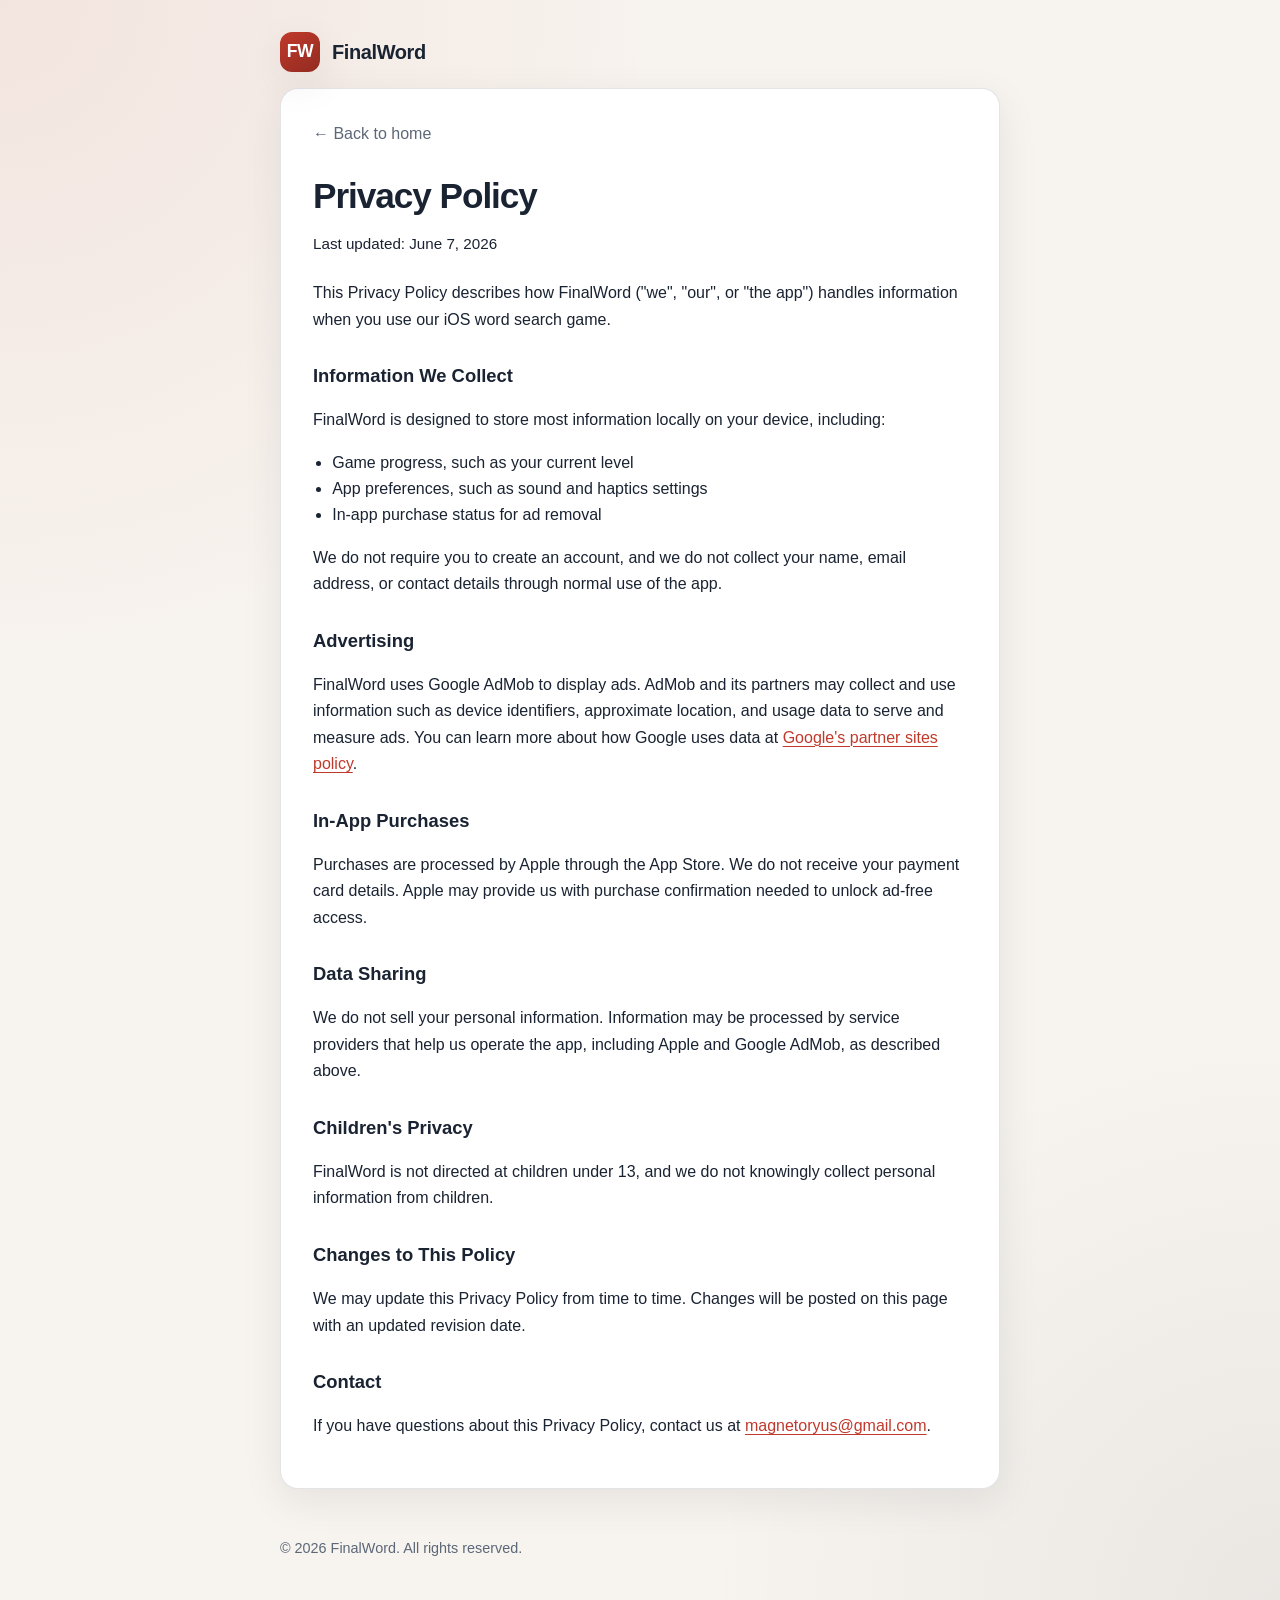
==== privacy-policy.html @ 907bb47c "Add files via upload" ====
<!DOCTYPE html>
<html lang="en">
<head>
  <meta charset="UTF-8">
  <meta name="viewport" content="width=device-width, initial-scale=1.0">
  <title>Privacy Policy — FinalWord</title>
  <link rel="stylesheet" href="/styles.css">
</head>
<body>
  <header class="site-header">
    <a class="brand" href="/">
      <span class="brand-mark">FW</span>
      <span>FinalWord</span>
    </a>
  </header>

  <main>
    <article class="card prose">
      <a class="back-link" href="/">&larr; Back to home</a>
      <h1 class="page-title">Privacy Policy</h1>
      <p class="page-meta">Last updated: June 7, 2026</p>

      <p>
        This Privacy Policy describes how FinalWord ("we", "our", or "the app") handles information
        when you use our iOS word search game.
      </p>

      <h2>Information We Collect</h2>
      <p>FinalWord is designed to store most information locally on your device, including:</p>
      <ul>
        <li>Game progress, such as your current level</li>
        <li>App preferences, such as sound and haptics settings</li>
        <li>In-app purchase status for ad removal</li>
      </ul>
      <p>
        We do not require you to create an account, and we do not collect your name, email address,
        or contact details through normal use of the app.
      </p>

      <h2>Advertising</h2>
      <p>
        FinalWord uses Google AdMob to display ads. AdMob and its partners may collect and use
        information such as device identifiers, approximate location, and usage data to serve and
        measure ads. You can learn more about how Google uses data at
        <a href="https://policies.google.com/technologies/partner-sites" target="_blank" rel="noopener noreferrer">Google's partner sites policy</a>.
      </p>

      <h2>In-App Purchases</h2>
      <p>
        Purchases are processed by Apple through the App Store. We do not receive your payment card
        details. Apple may provide us with purchase confirmation needed to unlock ad-free access.
      </p>

      <h2>Data Sharing</h2>
      <p>
        We do not sell your personal information. Information may be processed by service providers
        that help us operate the app, including Apple and Google AdMob, as described above.
      </p>

      <h2>Children's Privacy</h2>
      <p>
        FinalWord is not directed at children under 13, and we do not knowingly collect personal
        information from children.
      </p>

      <h2>Changes to This Policy</h2>
      <p>
        We may update this Privacy Policy from time to time. Changes will be posted on this page
        with an updated revision date.
      </p>

      <h2>Contact</h2>
      <p>
        If you have questions about this Privacy Policy, contact us at
        <a href="mailto:magnetoryus@gmail.com">magnetoryus@gmail.com</a>.
      </p>
    </article>
  </main>

  <footer class="site-footer">
    <p>&copy; <span id="year"></span> FinalWord. All rights reserved.</p>
  </footer>

  <script>
    document.getElementById("year").textContent = new Date().getFullYear();
  </script>
</body>
</html>
---- styles.css ----
:root {
  --bg: #f7f3ee;
  --surface: #ffffff;
  --text: #1a2332;
  --muted: #5c6778;
  --accent: #c0392b;
  --accent-dark: #922b21;
  --border: rgba(26, 35, 50, 0.12);
  --shadow: 0 12px 40px rgba(26, 35, 50, 0.08);
  --radius: 18px;
  --max-width: 720px;
}

* {
  box-sizing: border-box;
}

body {
  margin: 0;
  min-height: 100vh;
  font-family: "Avenir Next", "Segoe UI", sans-serif;
  color: var(--text);
  background:
    radial-gradient(circle at top left, rgba(192, 57, 43, 0.08), transparent 32%),
    radial-gradient(circle at bottom right, rgba(26, 35, 50, 0.06), transparent 28%),
    var(--bg);
  line-height: 1.65;
}

a {
  color: var(--accent);
  text-decoration-thickness: 1px;
  text-underline-offset: 3px;
}

a:hover {
  color: var(--accent-dark);
}

.site-header,
.site-footer {
  width: min(calc(100% - 2rem), var(--max-width));
  margin: 0 auto;
}

.site-header {
  padding: 2rem 0 1rem;
}

.brand {
  display: inline-flex;
  align-items: center;
  gap: 0.75rem;
  color: var(--text);
  text-decoration: none;
  font-weight: 700;
  font-size: 1.25rem;
  letter-spacing: -0.02em;
}

.brand-mark {
  width: 2.5rem;
  height: 2.5rem;
  border-radius: 12px;
  background: linear-gradient(145deg, var(--accent), var(--accent-dark));
  color: #fff;
  display: grid;
  place-items: center;
  font-size: 1.1rem;
  box-shadow: var(--shadow);
}

main {
  width: min(calc(100% - 2rem), var(--max-width));
  margin: 0 auto 3rem;
}

.card {
  background: var(--surface);
  border: 1px solid var(--border);
  border-radius: var(--radius);
  box-shadow: var(--shadow);
  padding: 2rem;
}

.hero h1 {
  margin: 0 0 0.5rem;
  font-size: clamp(2rem, 5vw, 2.6rem);
  line-height: 1.15;
  letter-spacing: -0.03em;
}

.hero p {
  margin: 0;
  color: var(--muted);
  font-size: 1.05rem;
}

.link-grid {
  display: grid;
  gap: 1rem;
  margin-top: 2rem;
}

.link-card {
  display: block;
  padding: 1.1rem 1.25rem;
  border: 1px solid var(--border);
  border-radius: 14px;
  background: rgba(255, 255, 255, 0.7);
  color: var(--text);
  text-decoration: none;
  transition: transform 0.15s ease, border-color 0.15s ease;
}

.link-card:hover {
  transform: translateY(-1px);
  border-color: rgba(192, 57, 43, 0.35);
  color: var(--text);
}

.link-card strong {
  display: block;
  margin-bottom: 0.2rem;
}

.link-card span {
  color: var(--muted);
  font-size: 0.95rem;
}

.page-title {
  margin: 0 0 0.35rem;
  font-size: clamp(1.8rem, 4vw, 2.2rem);
  letter-spacing: -0.03em;
}

.page-meta {
  margin: 0 0 1.5rem;
  color: var(--muted);
  font-size: 0.95rem;
}

.prose h2 {
  margin: 1.75rem 0 0.75rem;
  font-size: 1.15rem;
}

.prose p,
.prose li {
  color: var(--text);
}

.prose ul {
  padding-left: 1.2rem;
}

.back-link {
  display: inline-block;
  margin-bottom: 1.25rem;
  color: var(--muted);
  text-decoration: none;
}

.back-link:hover {
  color: var(--accent);
}

.support-email {
  display: inline-flex;
  align-items: center;
  gap: 0.5rem;
  margin-top: 0.5rem;
  padding: 0.85rem 1rem;
  border-radius: 12px;
  background: rgba(192, 57, 43, 0.08);
  color: var(--accent-dark);
  font-weight: 600;
  text-decoration: none;
}

.site-footer {
  padding: 0 0 2rem;
  color: var(--muted);
  font-size: 0.9rem;
}
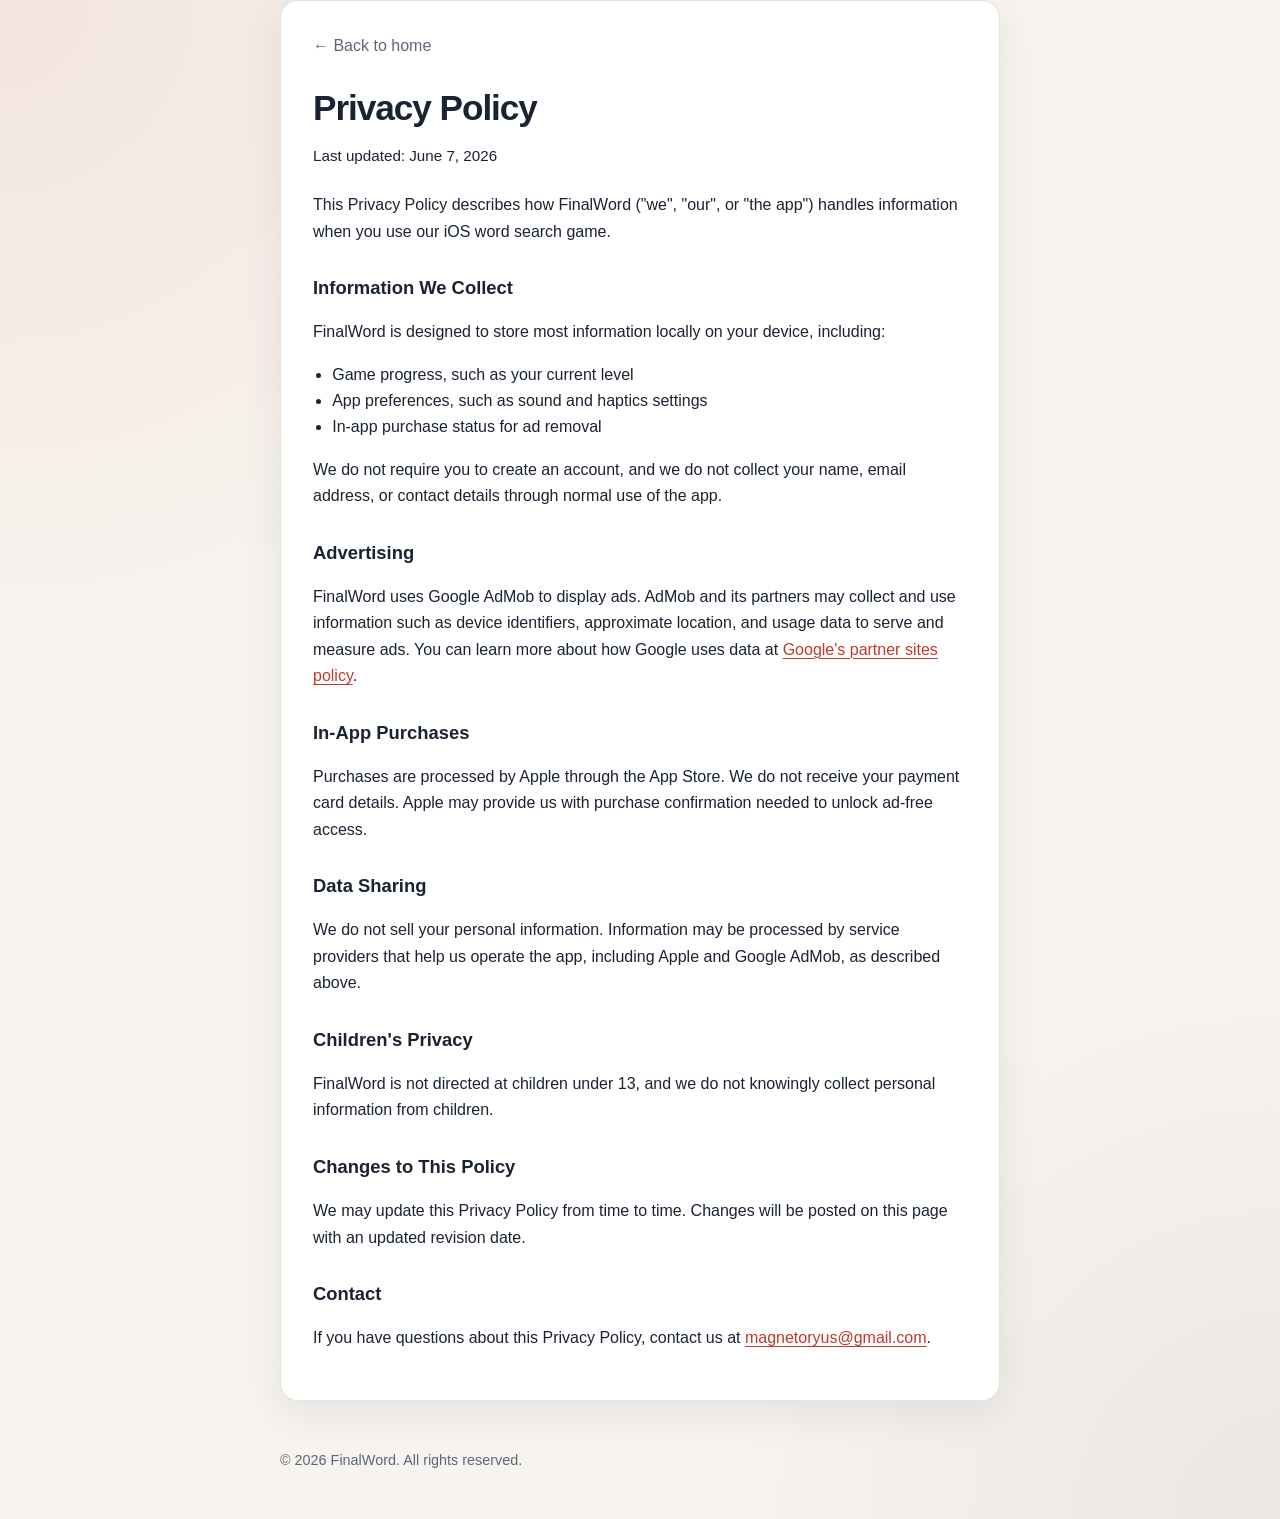
==== commit 0a1e3bc3: "Update privacy-policy.html" ====
--- a/privacy-policy.html
+++ b/privacy-policy.html
@@ -7,13 +7,6 @@
   <link rel="stylesheet" href="/styles.css">
 </head>
 <body>
-  <header class="site-header">
-    <a class="brand" href="/">
-      <span class="brand-mark">FW</span>
-      <span>FinalWord</span>
-    </a>
-  </header>
-
   <main>
     <article class="card prose">
       <a class="back-link" href="/">&larr; Back to home</a>
--- a/styles.css
+++ b/styles.css
@@ -83,50 +83,47 @@
   padding: 2rem;
 }
 
+body.home {
+  display: grid;
+  place-items: center;
+}
+
+.home-main {
+  width: min(calc(100% - 2rem), 420px);
+  margin: 0;
+}
+
 .hero h1 {
-  margin: 0 0 0.5rem;
+  margin: 0 0 1.75rem;
   font-size: clamp(2rem, 5vw, 2.6rem);
   line-height: 1.15;
   letter-spacing: -0.03em;
+  text-align: center;
 }
 
-.hero p {
-  margin: 0;
-  color: var(--muted);
-  font-size: 1.05rem;
+.button-grid {
+  display: grid;
+  gap: 0.85rem;
 }
 
-.link-grid {
-  display: grid;
-  gap: 1rem;
-  margin-top: 2rem;
-}
-
-.link-card {
+.btn {
   display: block;
-  padding: 1.1rem 1.25rem;
+  padding: 0.95rem 1.25rem;
   border: 1px solid var(--border);
   border-radius: 14px;
   background: rgba(255, 255, 255, 0.7);
   color: var(--text);
+  font: inherit;
+  font-weight: 600;
+  text-align: center;
   text-decoration: none;
   transition: transform 0.15s ease, border-color 0.15s ease;
 }
 
-.link-card:hover {
+.btn:hover {
   transform: translateY(-1px);
   border-color: rgba(192, 57, 43, 0.35);
   color: var(--text);
-}
-
-.link-card strong {
-  display: block;
-  margin-bottom: 0.2rem;
-}
-
-.link-card span {
-  color: var(--muted);
-  font-size: 0.95rem;
 }
 
 .page-title {
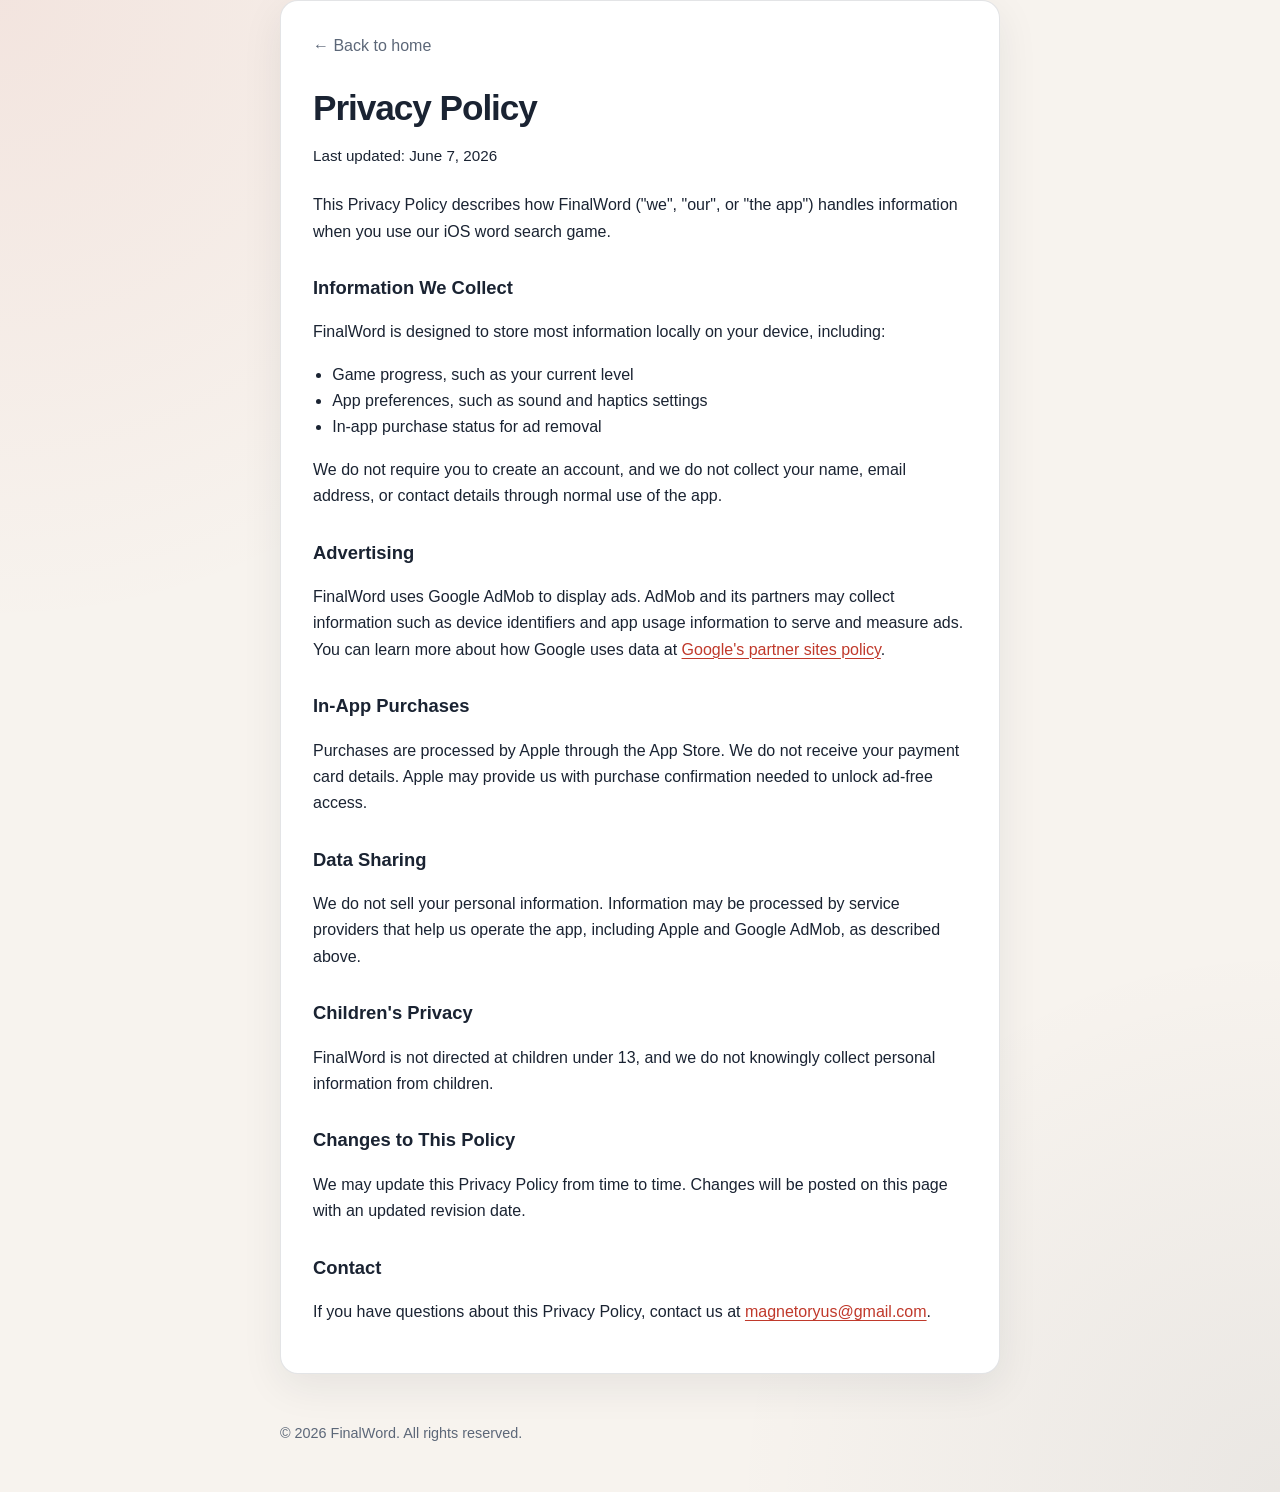
==== commit e018638b: "Update privacy-policy.html" ====
--- a/privacy-policy.html
+++ b/privacy-policy.html
@@ -32,9 +32,9 @@
 
       <h2>Advertising</h2>
       <p>
-        FinalWord uses Google AdMob to display ads. AdMob and its partners may collect and use
-        information such as device identifiers, approximate location, and usage data to serve and
-        measure ads. You can learn more about how Google uses data at
+        FinalWord uses Google AdMob to display ads. AdMob and its partners may collect information
+        such as device identifiers and app usage information to serve and measure ads. You can learn
+        more about how Google uses data at
         <a href="https://policies.google.com/technologies/partner-sites" target="_blank" rel="noopener noreferrer">Google's partner sites policy</a>.
       </p>
 
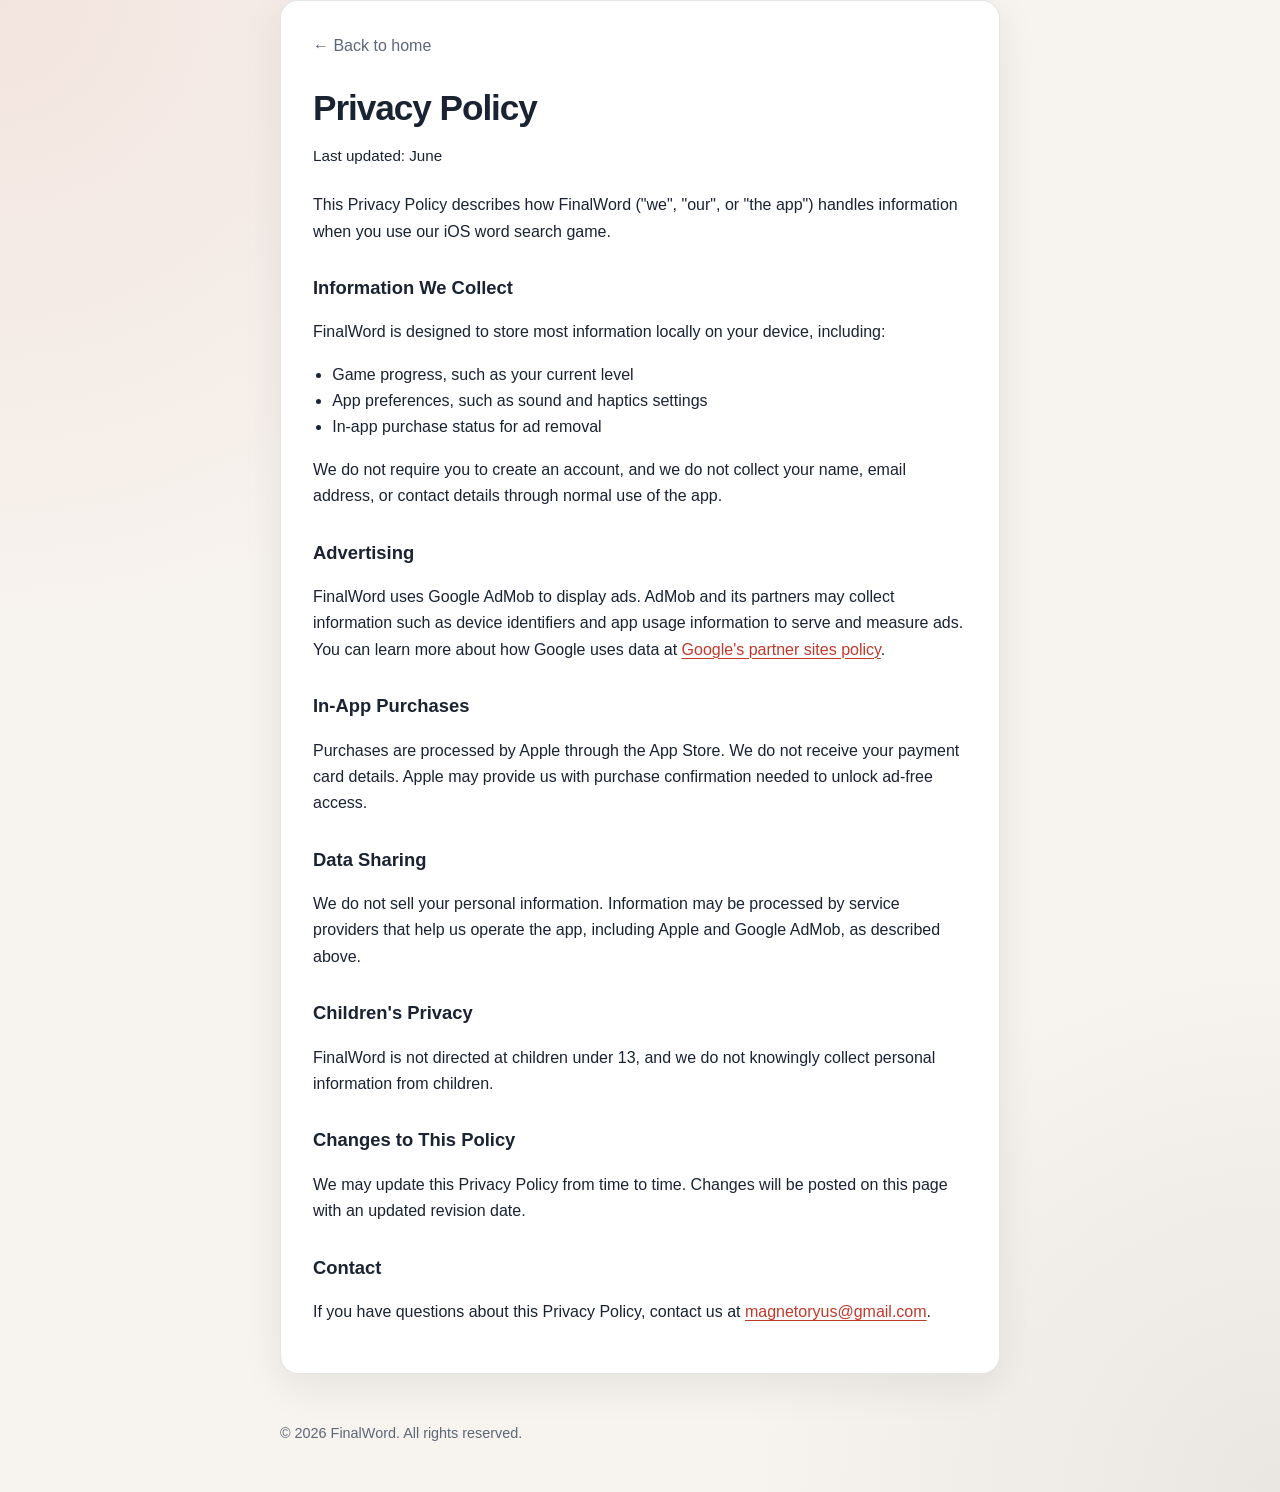
==== commit d896d21d: "Update privacy-policy.html" ====
--- a/privacy-policy.html
+++ b/privacy-policy.html
@@ -11,7 +11,7 @@
     <article class="card prose">
       <a class="back-link" href="/">&larr; Back to home</a>
       <h1 class="page-title">Privacy Policy</h1>
-      <p class="page-meta">Last updated: June 7, 2026</p>
+      <p class="page-meta">Last updated: June</p>
 
       <p>
         This Privacy Policy describes how FinalWord ("we", "our", or "the app") handles information
